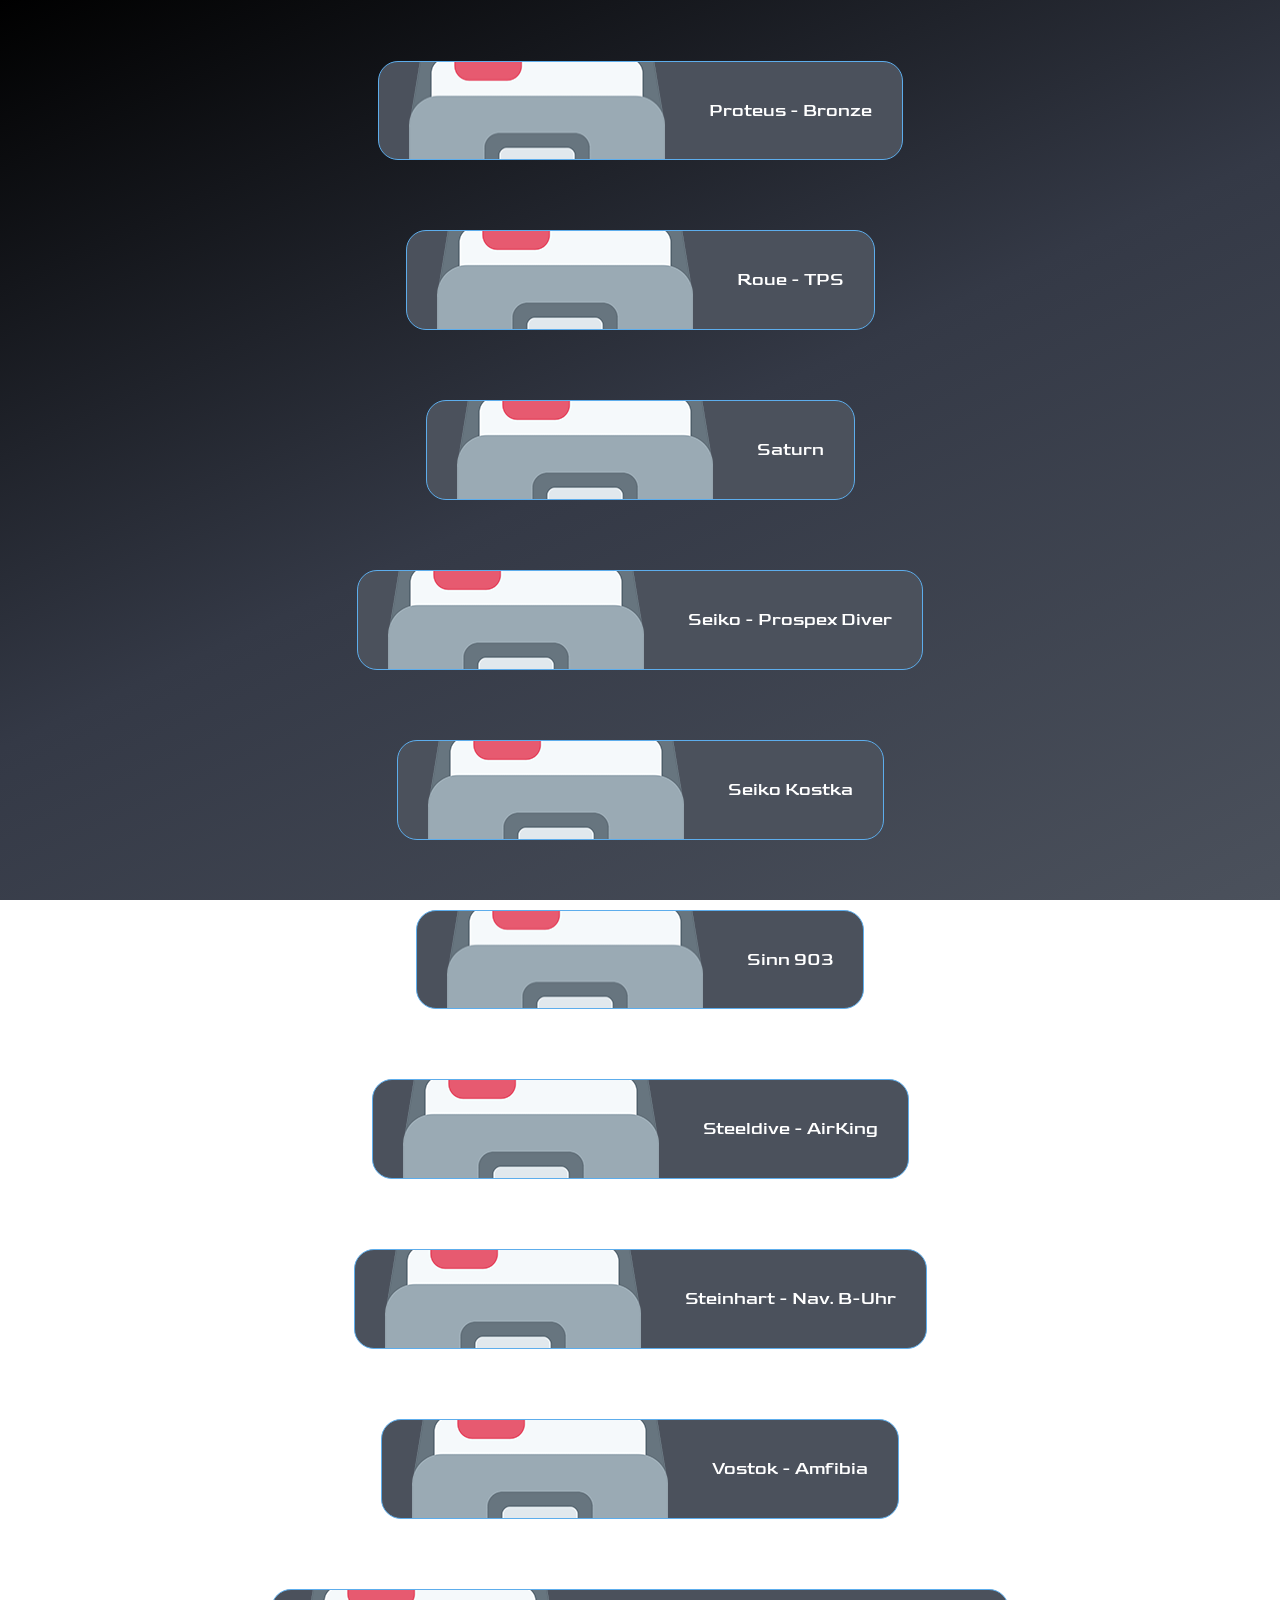
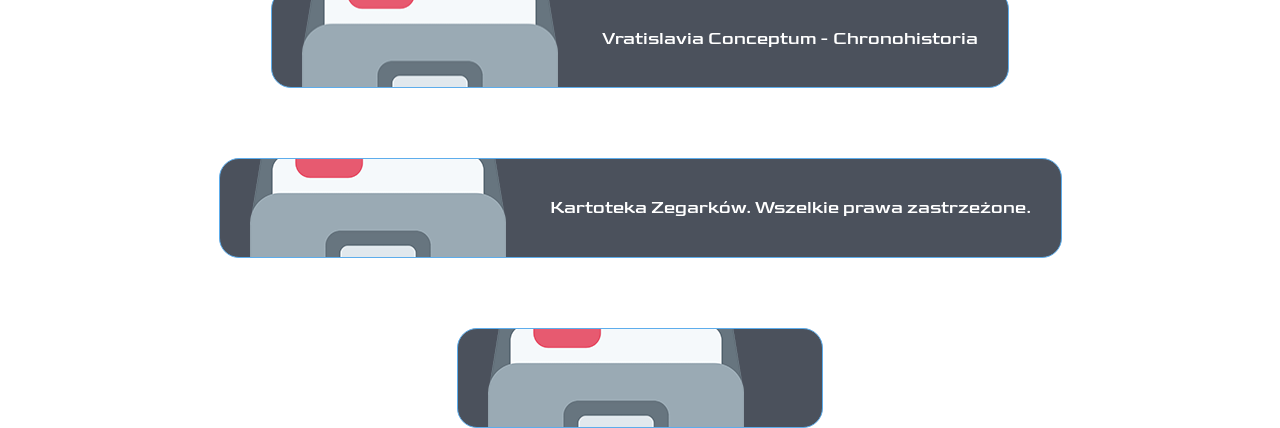
==== index.html @ 89602acb "Add files via upload" ====
<!DOCTYPE html>
<html lang="pl">
	<head>
		<title>xKartoteka Zegarków - greenmag</title>
		<meta charset="utf-8">
		<script src="jquery.js"></script>
		<script src="skrypty.js"></script>
		<link rel="stylesheet" href="style.css">
		<link rel="icon" href="ikona.png" type="image/png">
	</head>
	<body>
		<div id="tytul">Kartoteka Zegarków<span>greenmag</span></div>
		<div id="karta3abm3pim09cw4">Adriatica - Retro</div>
		<div id="karta2fj5b0gjveepz">Casio - Vintage</div>
		<div id="karta3sorhj6umwgkx">Cortebert 25PW</div>
		<div id="karta1giq2ea9ticft">Crudo Cali</div>
		<div id="karta2ge9w4jx74l5k">Łucz</div>
		<div id="karta31cnq9jvv7o81">Orient - Bambino</div>
		<div id="karta3n5cfhxf5q404">Proteus - Bronze</div>
		<div id="karta0804wv5a7pkru">Roue - TPS</div>
		<div id="karta0ksyfb6r4wprq">Saturn</div>
		<div id="karta0use9wba1sv0g">Seiko - Prospex Diver</div>
		<div id="karta2eklk3lw0d18j">Seiko Kostka</div>
		<div id="karta0uksnnzdxhd43">Sinn 903</div>
		<div id="karta3c6om4chm94ii">Steeldive - AirKing</div>
		<div id="karta30kl5yqaddqx3">Steinhart - Nav. B-Uhr</div>
		<div id="karta193vh0qvz0azt">Vostok - Amfibia</div>
		<div id="karta1pdrk0gc6ocak">Vratislavia Conceptum - Chronohistoria</div>
		<div id="stopka">Kartoteka Zegarków. Wszelkie prawa zastrzeżone.</div>
		<div id="opis">&nbsp;</div>
	</body>
</html>
---- style.css ----
@font-face	
		{
		font-family:'goldman';
		src:url('goldman.ttf');
		}
*		
		{
		margin:0px;
		padding:0px;
		}
html		
		{
		height:100%;
		}
body		
		{
		height:100%;
		display:flex;
		flex-direction:column;
		justify-content:center;
		align-items:center;  
		font-family:'goldman';
		background-image:linear-gradient(155deg, #000000, #343946, #4B515C);
		background-repeat:no-repeat;
		background-attachment:fixed;
		cursor:default;
		}
.s1		
		{
		font-size:50px;
		color:#5DADEC;
		text-shadow: 0px 0px 10px #222222;
		transform:translateY(-200%);
		opacity:0;
		animation:slideDown 1s forwards;
		}
.s2		
		{
		font-size:18px;
		color:#D1D5DB;
		opacity:0;
		animation:Show 3s forwards 1s;
		}
.s3		
		{
		font-size:15px;
		color:#989FAA;
		opacity:0;
		animation:Show 3s forwards 3s;
		}
div		
		{
		background-image:url('ikona.png');
		background-repeat:no-repeat;
		background-position:-256px center;
		background-color:#4B515C;
		font-size:18px;
		color:#FFFFFF;
		padding:30px 30px 30px 330px;
		margin:35px;
		line-height:2.1;
		border-style:solid;
		border-color:gray;
		border-width:1px;
		border-radius:20px;
		opacity:0;
		transition:all 1s;
		animation:Show2 2s forwards 1s;
		}
a		
		{
		display:block;
		margin-top:20px;
		font-size:22px;
		border-radius:50px;
		text-decoration:none;
		text-align:center;
		color:#4B515C;
		box-shadow:0px 0px 5px #333333;
		background-image:linear-gradient(to right, #4597FA, #881EE8, #DF7000);
		background-size:200% 100%;
		background-position:left center;
		color:#FFFFFF;
		transition:all 0.5s;
		}
a:hover		
		{
		text-shadow:0px 0px 3px #111111;
		box-shadow:0px 0px 10px #333333;
		background-position:right center;
		}
@keyframes slideDown
		{
		to	{
			opacity:1;
			transform:translateY(0);
			}
		}
@keyframes Show
		{
		to	{
			opacity:1;
			}
		}
@keyframes Show2
		{
			to
			{
			opacity:1;
			border-color:#5DADEC;
			background-position:30px center;
			}
		}
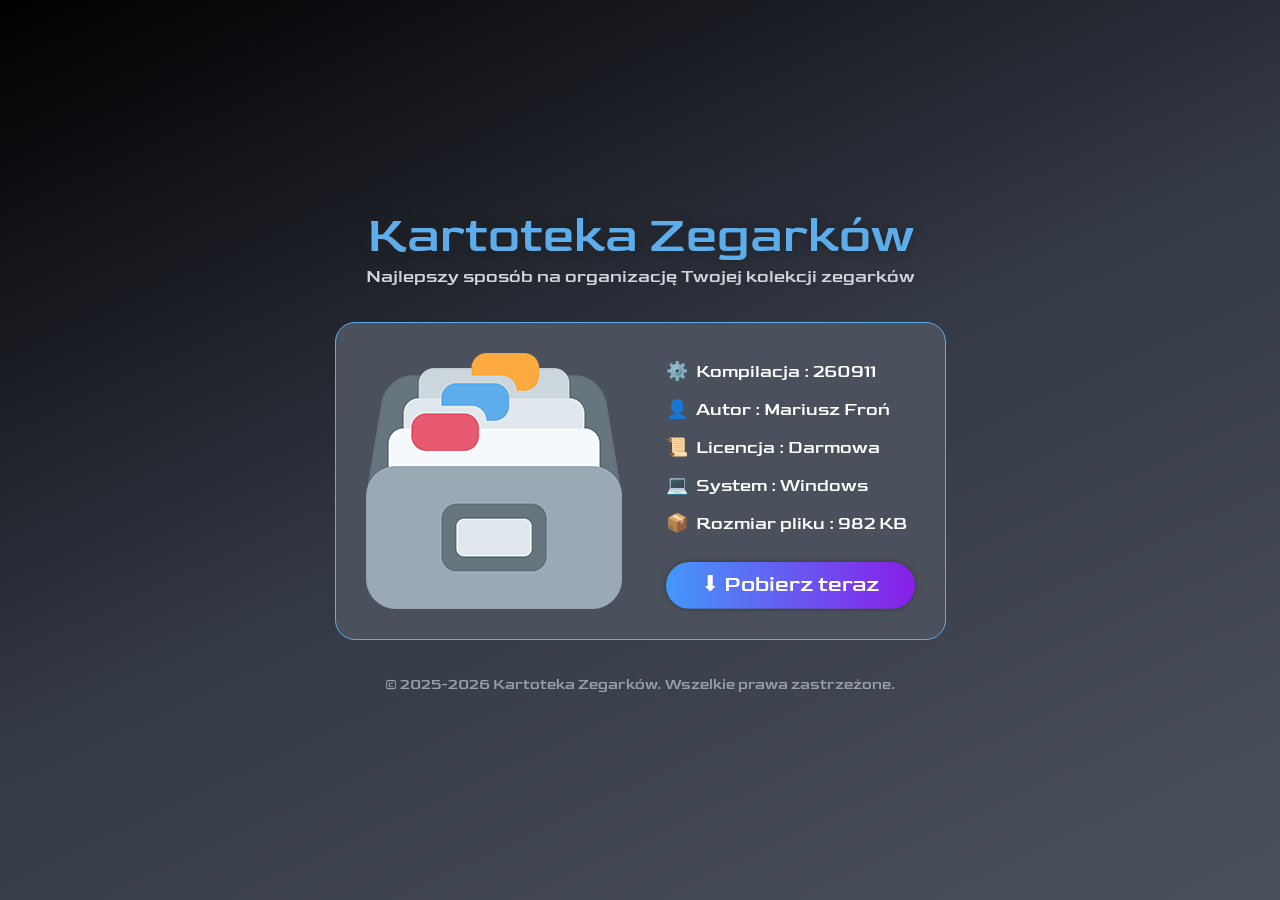
==== commit f4c89f43: "Add files via upload" ====
--- a/index.html
+++ b/index.html
@@ -1,32 +1,19 @@
 <!DOCTYPE html>
 <html lang="pl">
 	<head>
-		<title>xKartoteka Zegarków - greenmag</title>
+		<title>Kartoteka Zegarków</title>
 		<meta charset="utf-8">
-		<script src="jquery.js"></script>
-		<script src="skrypty.js"></script>
+		<meta name="viewport" content="width=device-width, initial-scale=0.5">
+		<meta name="description" content="Najlepszy sposób na organizację Twojej kolekcji zegarków.">
+		<meta name="keywords" content="greenmag, kartoteka zegarków, katalog, kolekcja, zbiór, zegarki, zegarek, program, software">
 		<link rel="stylesheet" href="style.css">
 		<link rel="icon" href="ikona.png" type="image/png">
 	</head>
 	<body>
-		<div id="tytul">Kartoteka Zegarków<span>greenmag</span></div>
-		<div id="karta3abm3pim09cw4">Adriatica - Retro</div>
-		<div id="karta2fj5b0gjveepz">Casio - Vintage</div>
-		<div id="karta3sorhj6umwgkx">Cortebert 25PW</div>
-		<div id="karta1giq2ea9ticft">Crudo Cali</div>
-		<div id="karta2ge9w4jx74l5k">Łucz</div>
-		<div id="karta31cnq9jvv7o81">Orient - Bambino</div>
-		<div id="karta3n5cfhxf5q404">Proteus - Bronze</div>
-		<div id="karta0804wv5a7pkru">Roue - TPS</div>
-		<div id="karta0ksyfb6r4wprq">Saturn</div>
-		<div id="karta0use9wba1sv0g">Seiko - Prospex Diver</div>
-		<div id="karta2eklk3lw0d18j">Seiko Kostka</div>
-		<div id="karta0uksnnzdxhd43">Sinn 903</div>
-		<div id="karta3c6om4chm94ii">Steeldive - AirKing</div>
-		<div id="karta30kl5yqaddqx3">Steinhart - Nav. B-Uhr</div>
-		<div id="karta193vh0qvz0azt">Vostok - Amfibia</div>
-		<div id="karta1pdrk0gc6ocak">Vratislavia Conceptum - Chronohistoria</div>
-		<div id="stopka">Kartoteka Zegarków. Wszelkie prawa zastrzeżone.</div>
-		<div id="opis">&nbsp;</div>
+		<span class="s1">Kartoteka Zegarków</span>
+		<span class="s2">Najlepszy sposób na organizację Twojej kolekcji zegarków</span>
+		<div>⚙️&nbsp;&nbsp;Kompilacja : 260911&nbsp;&nbsp;<br>👤&nbsp;&nbsp;Autor : Mariusz Froń&nbsp;&nbsp;<br>📜&nbsp;&nbsp;Licencja : Darmowa&nbsp;&nbsp;<br>💻&nbsp;&nbsp;System : Windows&nbsp;&nbsp;<br>📦&nbsp;&nbsp;Rozmiar pliku : 982 KB&nbsp;&nbsp;<br>
+		<a href="kartoteka.zip">⬇ Pobierz teraz</a></div>
+		<span class="s3">© 2025-2026 Kartoteka Zegarków. Wszelkie prawa zastrzeżone.</span>
 	</body>
-</html>
+</html>
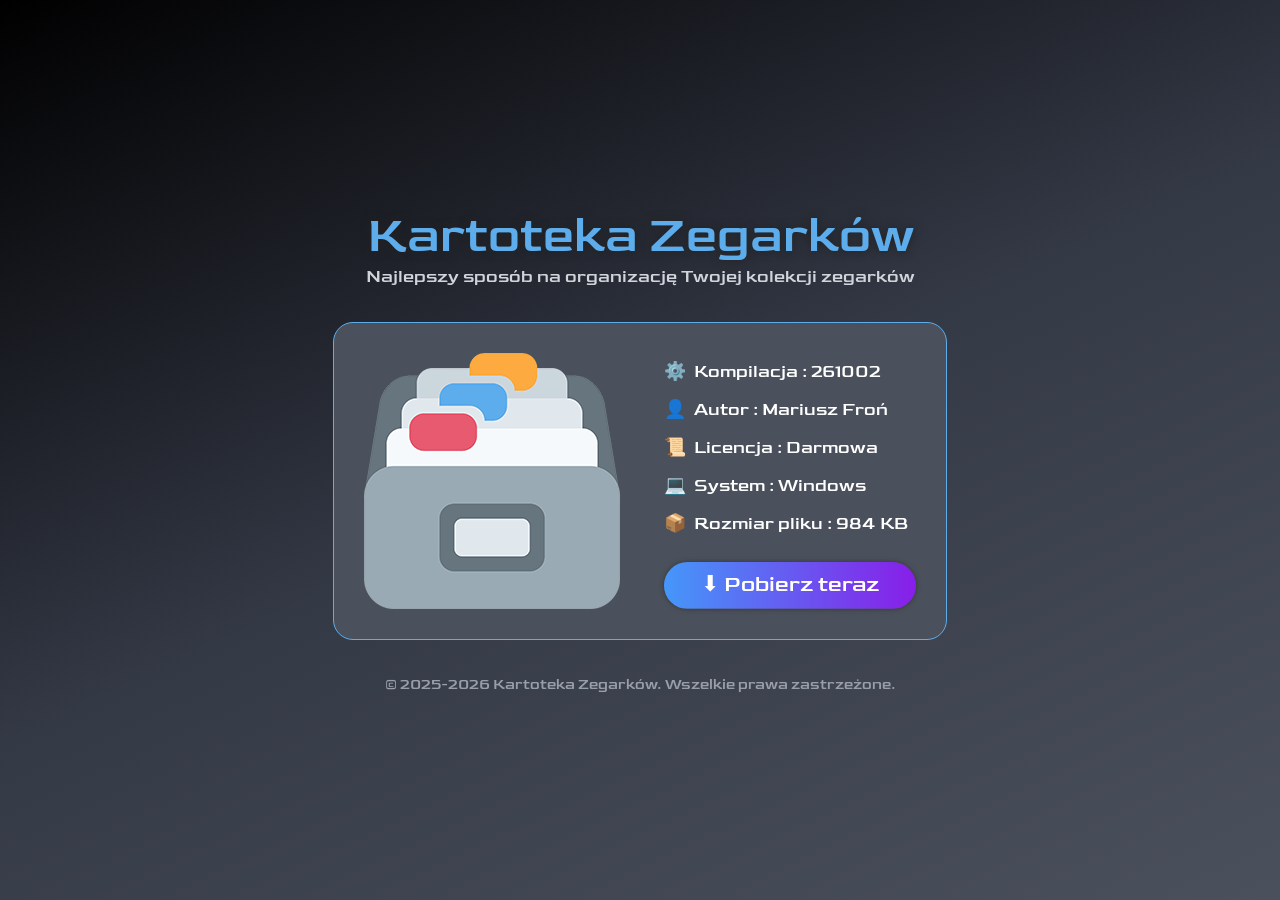
==== commit 159f68a6: "Add files via upload" ====
--- a/index.html
+++ b/index.html
@@ -12,7 +12,7 @@
 	<body>
 		<span class="s1">Kartoteka Zegarków</span>
 		<span class="s2">Najlepszy sposób na organizację Twojej kolekcji zegarków</span>
-		<div>⚙️&nbsp;&nbsp;Kompilacja : 260911&nbsp;&nbsp;<br>👤&nbsp;&nbsp;Autor : Mariusz Froń&nbsp;&nbsp;<br>📜&nbsp;&nbsp;Licencja : Darmowa&nbsp;&nbsp;<br>💻&nbsp;&nbsp;System : Windows&nbsp;&nbsp;<br>📦&nbsp;&nbsp;Rozmiar pliku : 982 KB&nbsp;&nbsp;<br>
+		<div>⚙️&nbsp;&nbsp;Kompilacja : 261002&nbsp;&nbsp;<br>👤&nbsp;&nbsp;Autor : Mariusz Froń&nbsp;&nbsp;<br>📜&nbsp;&nbsp;Licencja : Darmowa&nbsp;&nbsp;<br>💻&nbsp;&nbsp;System : Windows&nbsp;&nbsp;<br>📦&nbsp;&nbsp;Rozmiar pliku : 984 KB&nbsp;&nbsp;<br>
 		<a href="kartoteka.zip">⬇ Pobierz teraz</a></div>
 		<span class="s3">© 2025-2026 Kartoteka Zegarków. Wszelkie prawa zastrzeżone.</span>
 	</body>
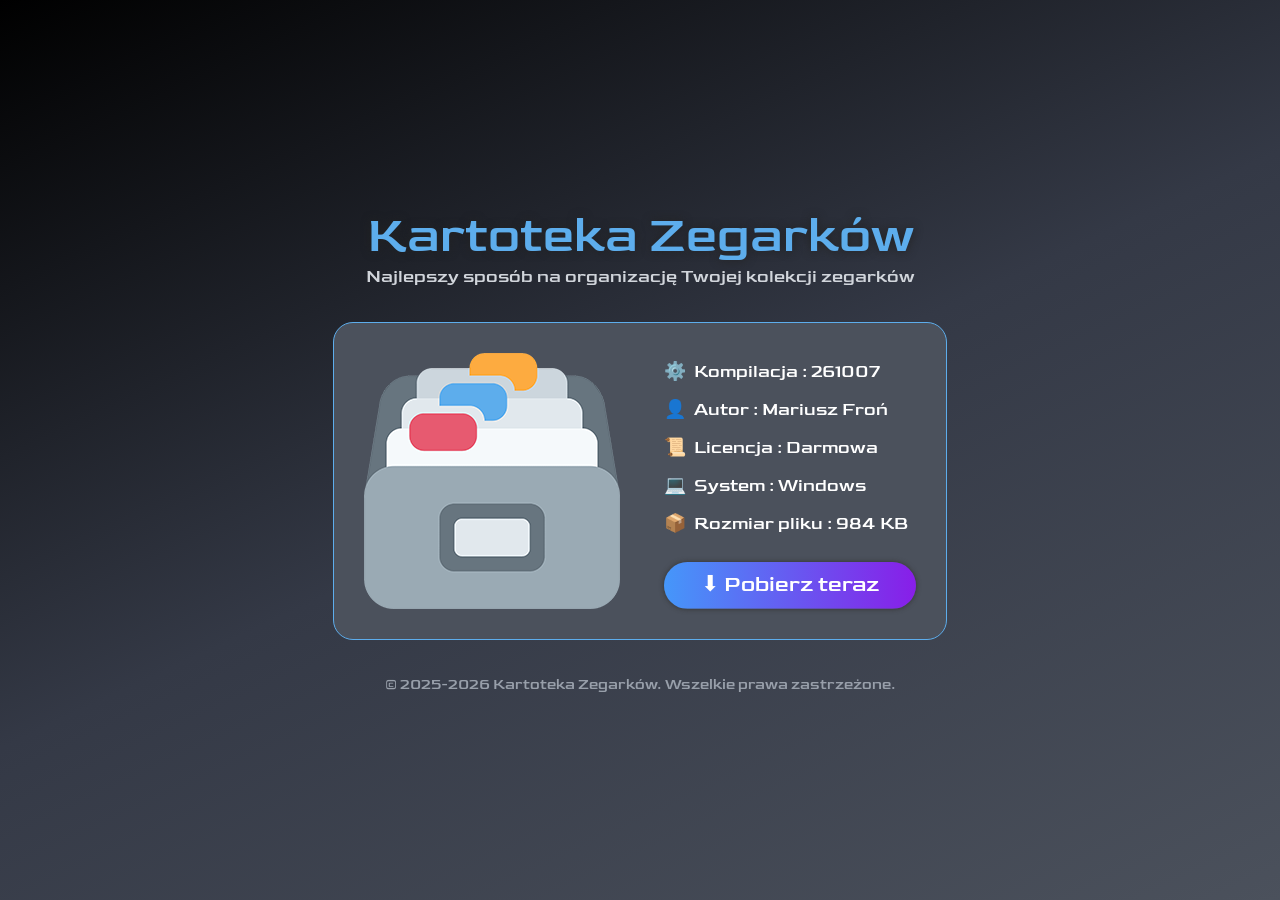
==== commit fa890d12: "Add files via upload" ====
--- a/index.html
+++ b/index.html
@@ -12,7 +12,7 @@
 	<body>
 		<span class="s1">Kartoteka Zegarków</span>
 		<span class="s2">Najlepszy sposób na organizację Twojej kolekcji zegarków</span>
-		<div>⚙️&nbsp;&nbsp;Kompilacja : 261002&nbsp;&nbsp;<br>👤&nbsp;&nbsp;Autor : Mariusz Froń&nbsp;&nbsp;<br>📜&nbsp;&nbsp;Licencja : Darmowa&nbsp;&nbsp;<br>💻&nbsp;&nbsp;System : Windows&nbsp;&nbsp;<br>📦&nbsp;&nbsp;Rozmiar pliku : 984 KB&nbsp;&nbsp;<br>
+		<div>⚙️&nbsp;&nbsp;Kompilacja : 261007&nbsp;&nbsp;<br>👤&nbsp;&nbsp;Autor : Mariusz Froń&nbsp;&nbsp;<br>📜&nbsp;&nbsp;Licencja : Darmowa&nbsp;&nbsp;<br>💻&nbsp;&nbsp;System : Windows&nbsp;&nbsp;<br>📦&nbsp;&nbsp;Rozmiar pliku : 984 KB&nbsp;&nbsp;<br>
 		<a href="kartoteka.zip">⬇ Pobierz teraz</a></div>
 		<span class="s3">© 2025-2026 Kartoteka Zegarków. Wszelkie prawa zastrzeżone.</span>
 	</body>
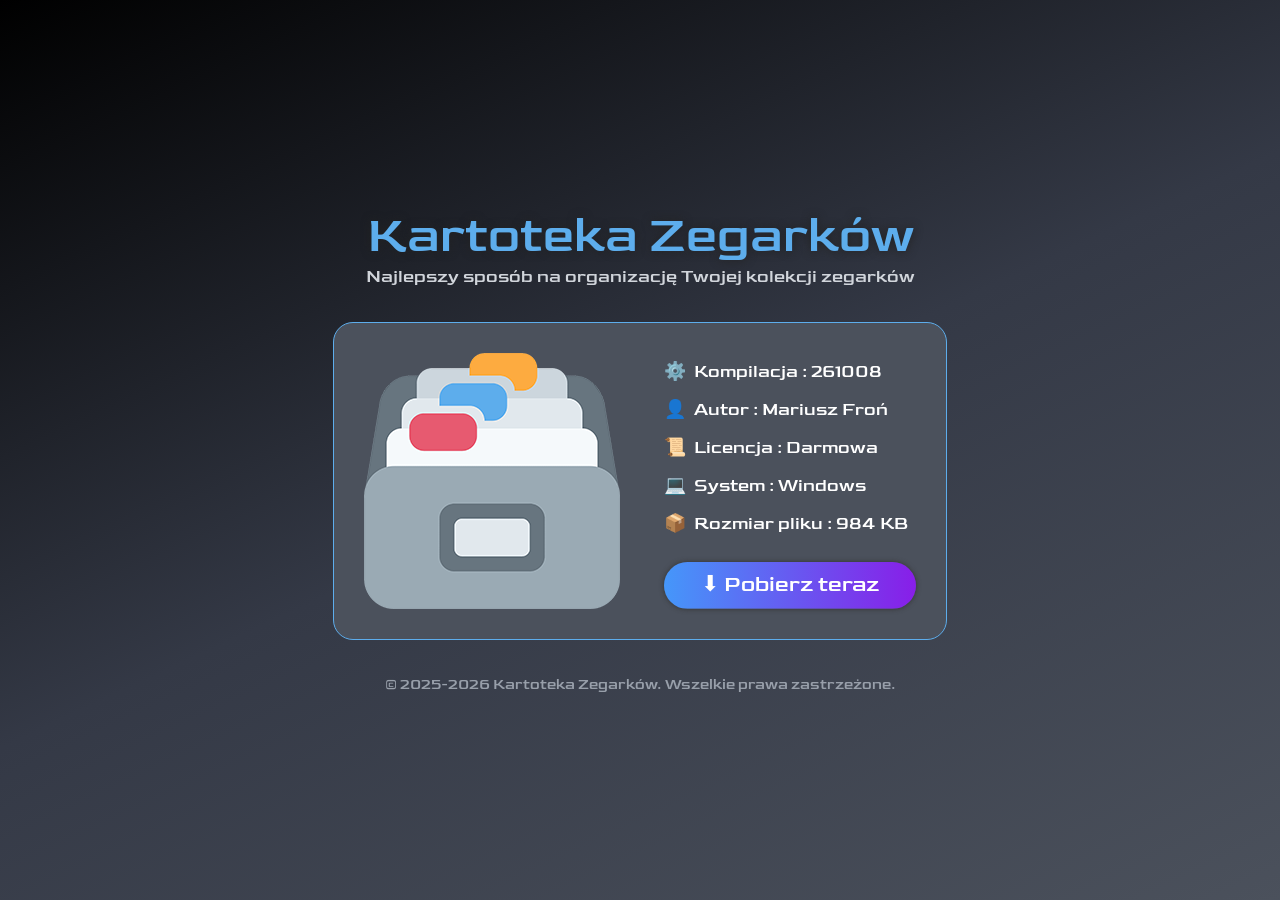
==== commit a491d614: "Add files via upload" ====
--- a/index.html
+++ b/index.html
@@ -12,7 +12,7 @@
 	<body>
 		<span class="s1">Kartoteka Zegarków</span>
 		<span class="s2">Najlepszy sposób na organizację Twojej kolekcji zegarków</span>
-		<div>⚙️&nbsp;&nbsp;Kompilacja : 261007&nbsp;&nbsp;<br>👤&nbsp;&nbsp;Autor : Mariusz Froń&nbsp;&nbsp;<br>📜&nbsp;&nbsp;Licencja : Darmowa&nbsp;&nbsp;<br>💻&nbsp;&nbsp;System : Windows&nbsp;&nbsp;<br>📦&nbsp;&nbsp;Rozmiar pliku : 984 KB&nbsp;&nbsp;<br>
+		<div>⚙️&nbsp;&nbsp;Kompilacja : 261008&nbsp;&nbsp;<br>👤&nbsp;&nbsp;Autor : Mariusz Froń&nbsp;&nbsp;<br>📜&nbsp;&nbsp;Licencja : Darmowa&nbsp;&nbsp;<br>💻&nbsp;&nbsp;System : Windows&nbsp;&nbsp;<br>📦&nbsp;&nbsp;Rozmiar pliku : 984 KB&nbsp;&nbsp;<br>
 		<a href="kartoteka.zip">⬇ Pobierz teraz</a></div>
 		<span class="s3">© 2025-2026 Kartoteka Zegarków. Wszelkie prawa zastrzeżone.</span>
 	</body>
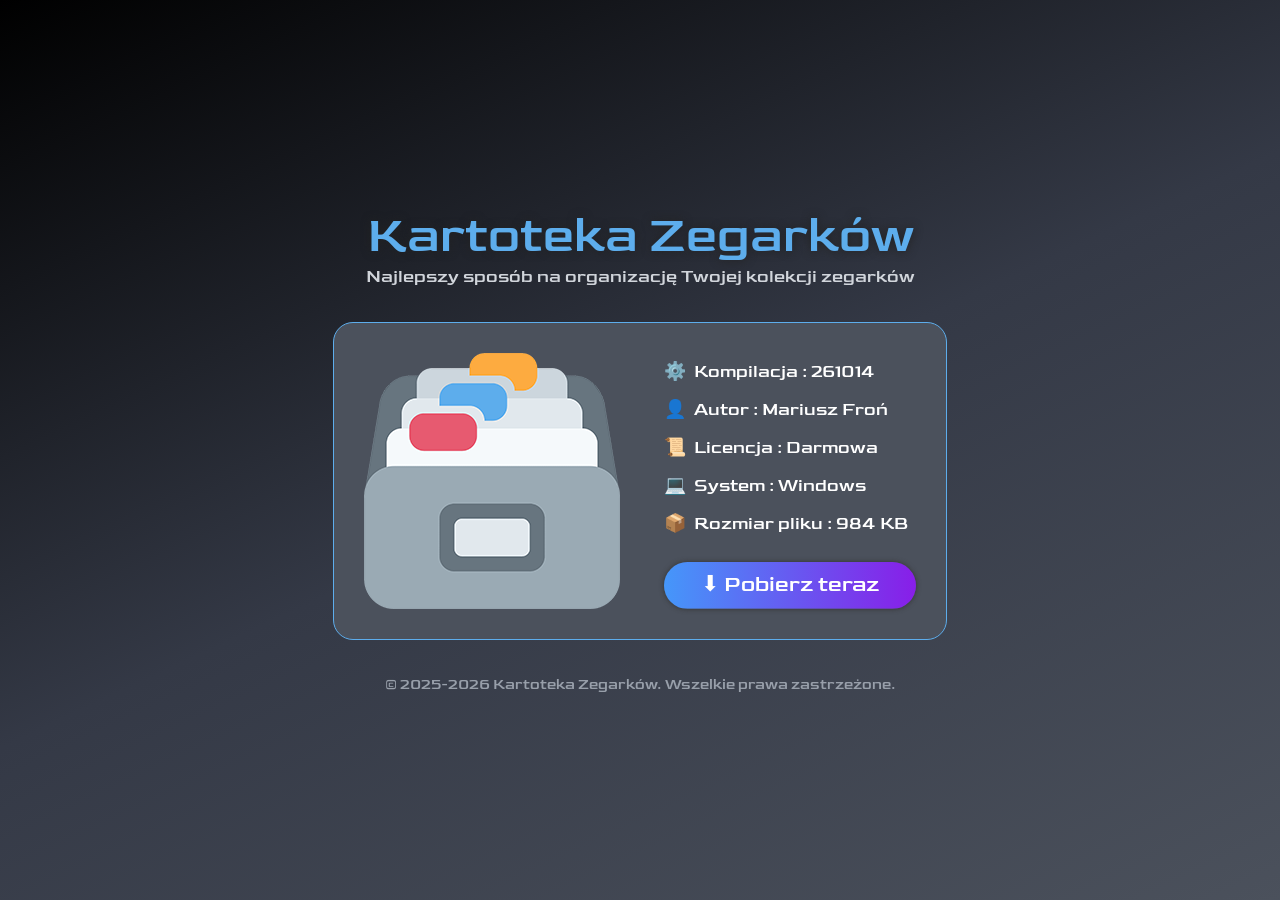
==== commit 0e73a807: "Add files via upload" ====
--- a/index.html
+++ b/index.html
@@ -12,7 +12,7 @@
 	<body>
 		<span class="s1">Kartoteka Zegarków</span>
 		<span class="s2">Najlepszy sposób na organizację Twojej kolekcji zegarków</span>
-		<div>⚙️&nbsp;&nbsp;Kompilacja : 261008&nbsp;&nbsp;<br>👤&nbsp;&nbsp;Autor : Mariusz Froń&nbsp;&nbsp;<br>📜&nbsp;&nbsp;Licencja : Darmowa&nbsp;&nbsp;<br>💻&nbsp;&nbsp;System : Windows&nbsp;&nbsp;<br>📦&nbsp;&nbsp;Rozmiar pliku : 984 KB&nbsp;&nbsp;<br>
+		<div>⚙️&nbsp;&nbsp;Kompilacja : 261014&nbsp;&nbsp;<br>👤&nbsp;&nbsp;Autor : Mariusz Froń&nbsp;&nbsp;<br>📜&nbsp;&nbsp;Licencja : Darmowa&nbsp;&nbsp;<br>💻&nbsp;&nbsp;System : Windows&nbsp;&nbsp;<br>📦&nbsp;&nbsp;Rozmiar pliku : 984 KB&nbsp;&nbsp;<br>
 		<a href="kartoteka.zip">⬇ Pobierz teraz</a></div>
 		<span class="s3">© 2025-2026 Kartoteka Zegarków. Wszelkie prawa zastrzeżone.</span>
 	</body>
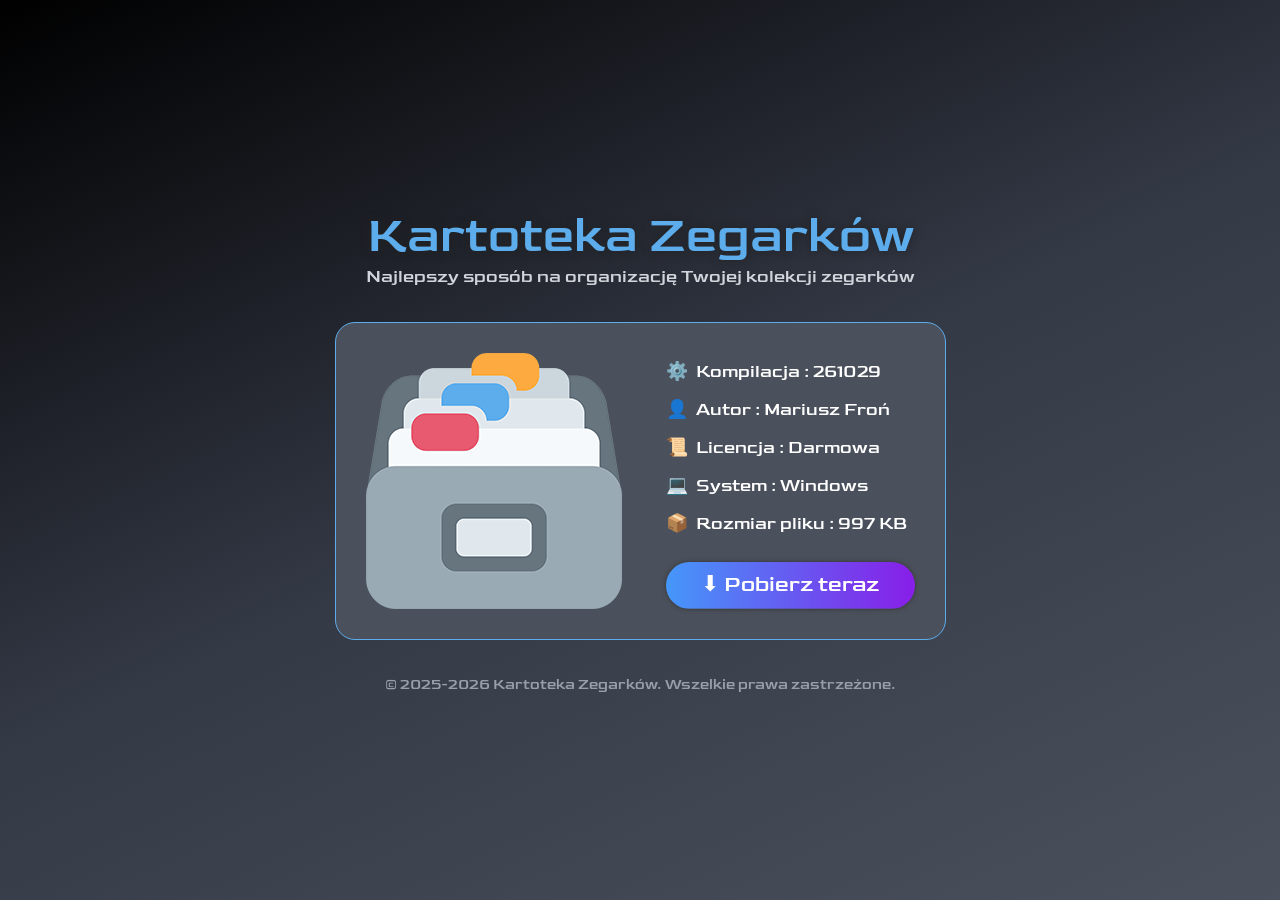
==== commit 1e5259b9: "Add files via upload" ====
--- a/index.html
+++ b/index.html
@@ -12,7 +12,7 @@
 	<body>
 		<span class="s1">Kartoteka Zegarków</span>
 		<span class="s2">Najlepszy sposób na organizację Twojej kolekcji zegarków</span>
-		<div>⚙️&nbsp;&nbsp;Kompilacja : 261014&nbsp;&nbsp;<br>👤&nbsp;&nbsp;Autor : Mariusz Froń&nbsp;&nbsp;<br>📜&nbsp;&nbsp;Licencja : Darmowa&nbsp;&nbsp;<br>💻&nbsp;&nbsp;System : Windows&nbsp;&nbsp;<br>📦&nbsp;&nbsp;Rozmiar pliku : 984 KB&nbsp;&nbsp;<br>
+		<div>⚙️&nbsp;&nbsp;Kompilacja : 261029&nbsp;&nbsp;<br>👤&nbsp;&nbsp;Autor : Mariusz Froń&nbsp;&nbsp;<br>📜&nbsp;&nbsp;Licencja : Darmowa&nbsp;&nbsp;<br>💻&nbsp;&nbsp;System : Windows&nbsp;&nbsp;<br>📦&nbsp;&nbsp;Rozmiar pliku : 997 KB&nbsp;&nbsp;<br>
 		<a href="kartoteka.zip">⬇ Pobierz teraz</a></div>
 		<span class="s3">© 2025-2026 Kartoteka Zegarków. Wszelkie prawa zastrzeżone.</span>
 	</body>
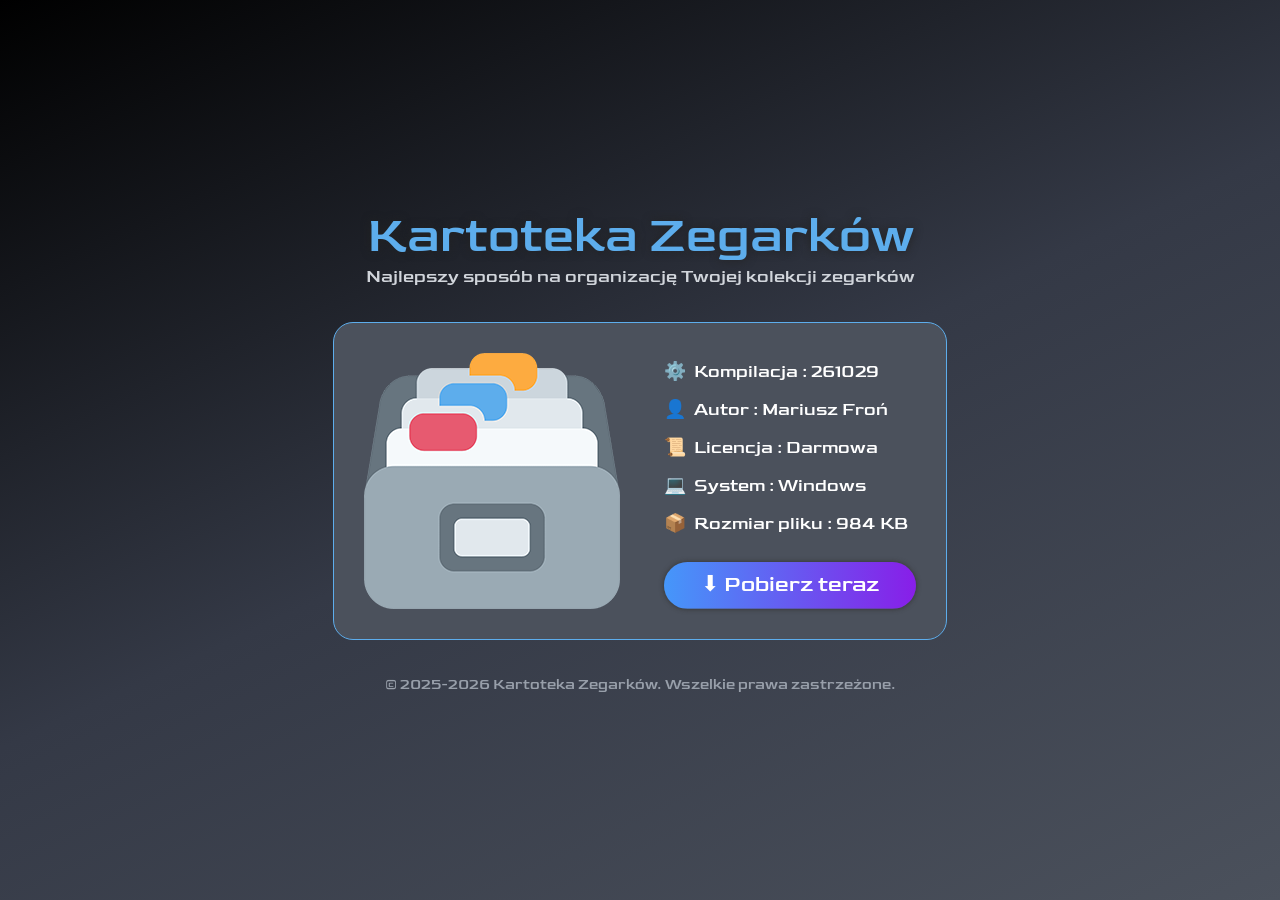
==== commit c52ea1fb: "Add files via upload" ====
--- a/index.html
+++ b/index.html
@@ -12,7 +12,7 @@
 	<body>
 		<span class="s1">Kartoteka Zegarków</span>
 		<span class="s2">Najlepszy sposób na organizację Twojej kolekcji zegarków</span>
-		<div>⚙️&nbsp;&nbsp;Kompilacja : 261029&nbsp;&nbsp;<br>👤&nbsp;&nbsp;Autor : Mariusz Froń&nbsp;&nbsp;<br>📜&nbsp;&nbsp;Licencja : Darmowa&nbsp;&nbsp;<br>💻&nbsp;&nbsp;System : Windows&nbsp;&nbsp;<br>📦&nbsp;&nbsp;Rozmiar pliku : 997 KB&nbsp;&nbsp;<br>
+		<div>⚙️&nbsp;&nbsp;Kompilacja : 261029&nbsp;&nbsp;<br>👤&nbsp;&nbsp;Autor : Mariusz Froń&nbsp;&nbsp;<br>📜&nbsp;&nbsp;Licencja : Darmowa&nbsp;&nbsp;<br>💻&nbsp;&nbsp;System : Windows&nbsp;&nbsp;<br>📦&nbsp;&nbsp;Rozmiar pliku : 984 KB&nbsp;&nbsp;<br>
 		<a href="kartoteka.zip">⬇ Pobierz teraz</a></div>
 		<span class="s3">© 2025-2026 Kartoteka Zegarków. Wszelkie prawa zastrzeżone.</span>
 	</body>
